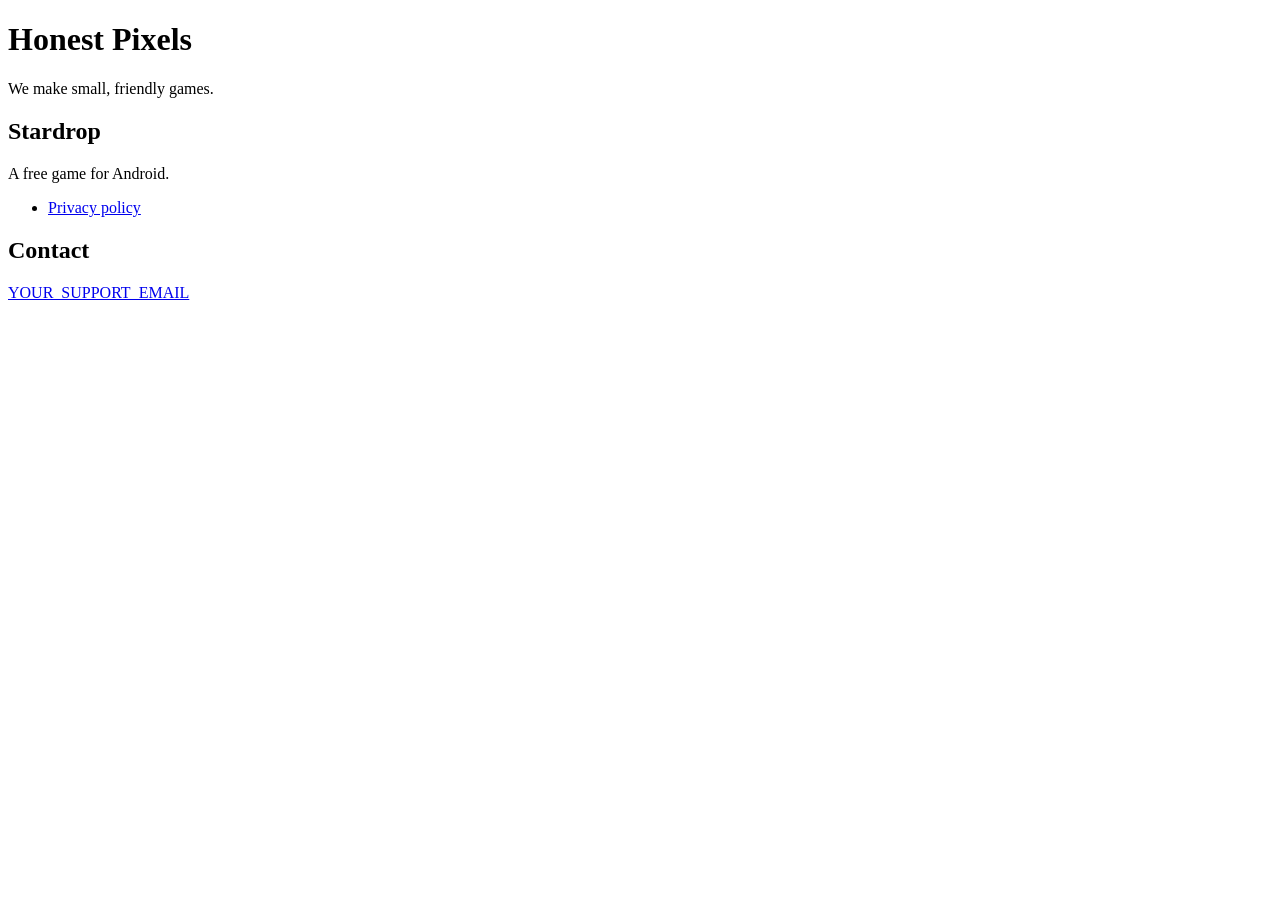
==== index.html @ 6b8b5d47 "Create index.html" ====
<!DOCTYPE html>
<html lang="en">
<head>
<meta charset="utf-8">
<meta name="viewport" content="width=device-width, initial-scale=1">
<title>Honest Pixels</title>
<meta name="description" content="Honest Pixels makes Stardrop, a free game for Android.">
<link rel="stylesheet" href="style.css">
</head>
<body>
<main>
<h1>Honest Pixels</h1>
<p>We make small, friendly games.</p>

<h2>Stardrop</h2>
<p>A free game for Android.</p>
<ul>
  <li><a href="privacy.html">Privacy policy</a></li>
</ul>

<h2>Contact</h2>
<p><a href="mailto:YOUR_SUPPORT_EMAIL">YOUR_SUPPORT_EMAIL</a></p>
</main>
</body>
</html>
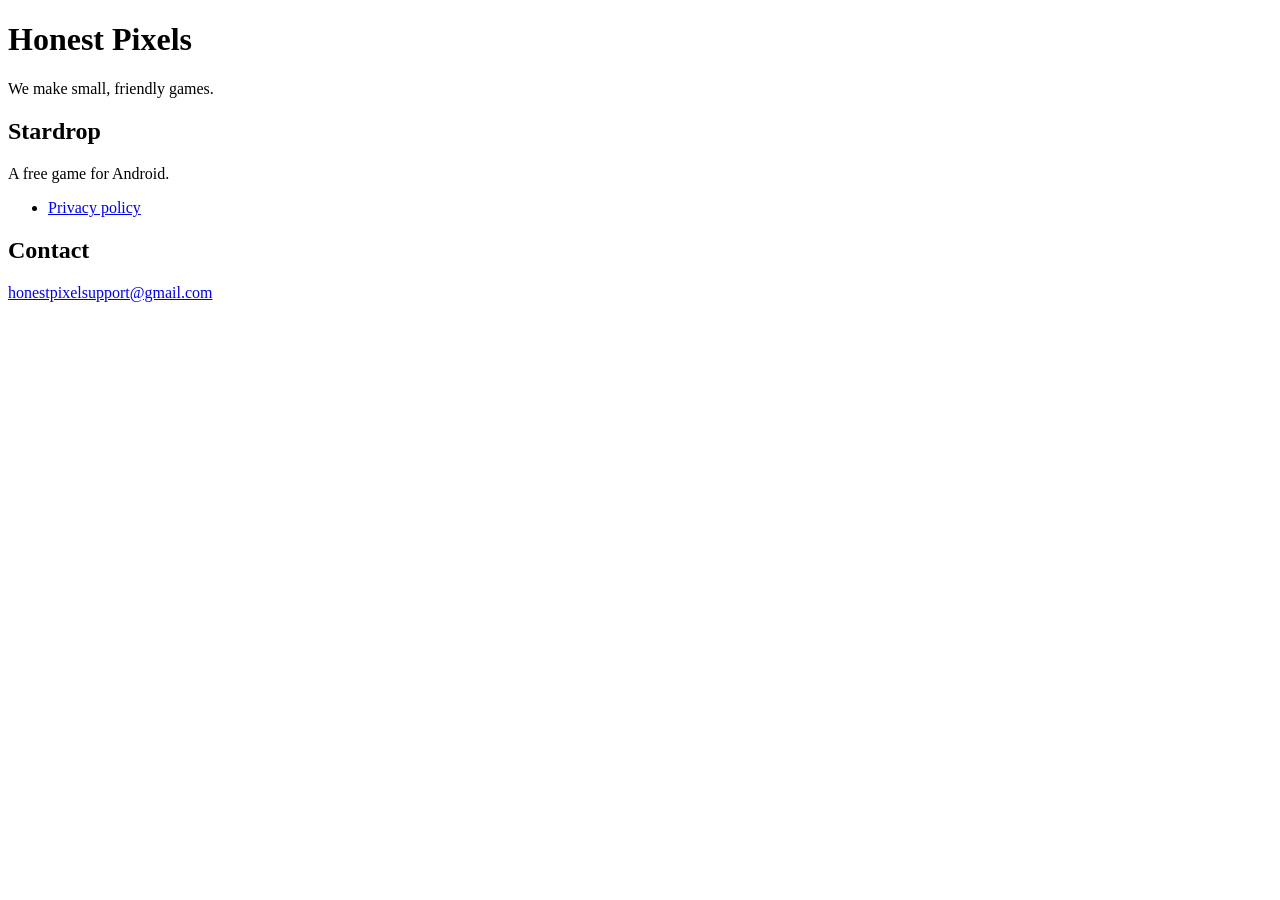
==== commit 2b619a0d: "Update index.html" ====
--- a/index.html
+++ b/index.html
@@ -19,7 +19,7 @@
 </ul>
 
 <h2>Contact</h2>
-<p><a href="mailto:YOUR_SUPPORT_EMAIL">YOUR_SUPPORT_EMAIL</a></p>
+<p><a href="mailto:YOUR_SUPPORT_EMAIL">honestpixelsupport@gmail.com</a></p>
 </main>
 </body>
 </html>
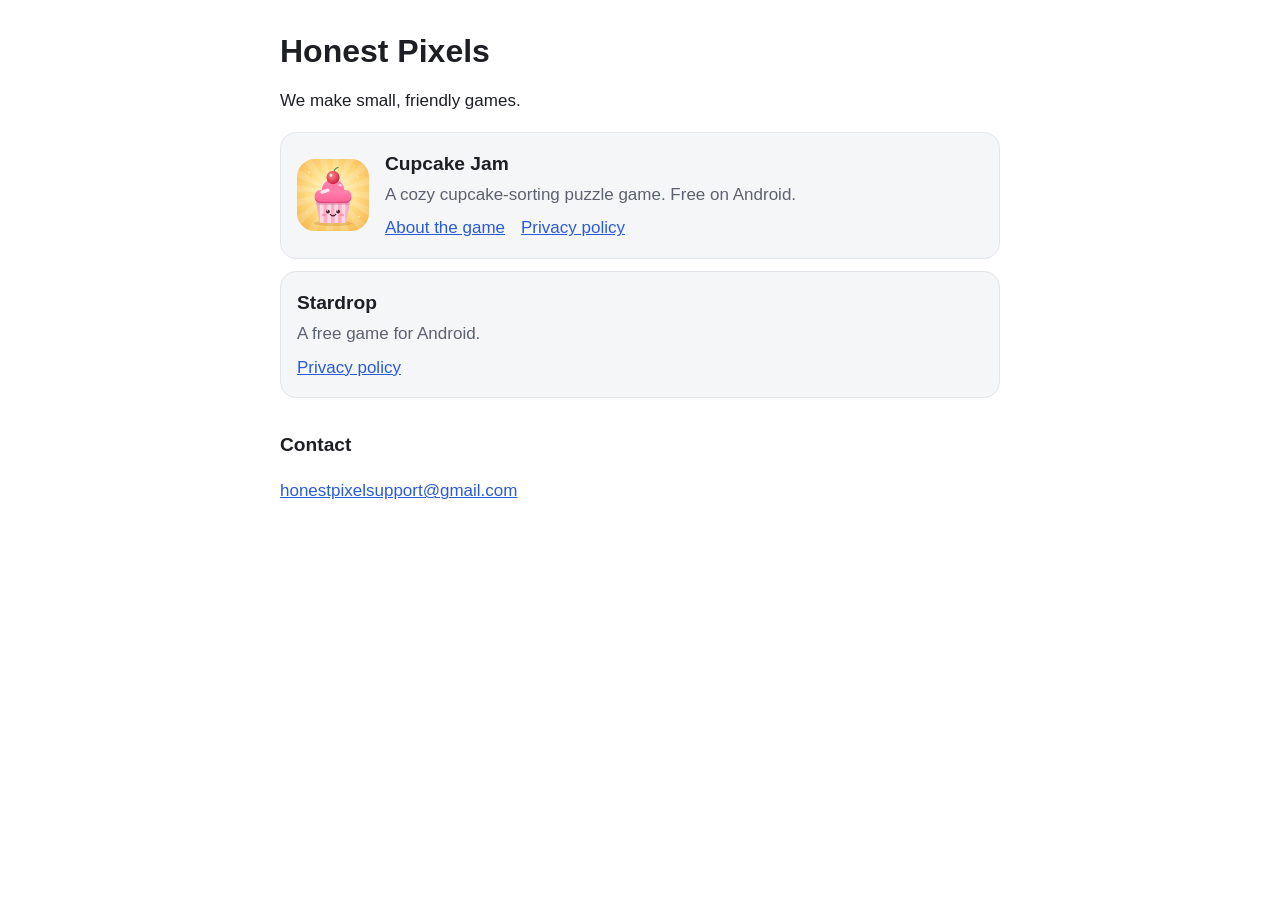
==== commit f21e77b3: "Add files via upload" ====
--- a/index.html
+++ b/index.html
@@ -4,7 +4,7 @@
 <meta charset="utf-8">
 <meta name="viewport" content="width=device-width, initial-scale=1">
 <title>Honest Pixels</title>
-<meta name="description" content="Honest Pixels makes Stardrop, a free game for Android.">
+<meta name="description" content="Honest Pixels makes Stardrop and Cupcake Jam, free games for Android.">
 <link rel="stylesheet" href="style.css">
 </head>
 <body>
@@ -12,14 +12,30 @@
 <h1>Honest Pixels</h1>
 <p>We make small, friendly games.</p>
 
-<h2>Stardrop</h2>
-<p>A free game for Android.</p>
-<ul>
-  <li><a href="privacy.html">Privacy policy</a></li>
-</ul>
+<div class="game">
+  <img src="cupcake-jam/icon.png" alt="Cupcake Jam icon">
+  <div>
+    <h2>Cupcake Jam</h2>
+    <p>A cozy cupcake-sorting puzzle game. Free on Android.</p>
+    <ul>
+      <li><a href="cupcake-jam/">About the game</a></li>
+      <li><a href="cupcake-jam/privacy.html">Privacy policy</a></li>
+    </ul>
+  </div>
+</div>
+
+<div class="game">
+  <div>
+    <h2>Stardrop</h2>
+    <p>A free game for Android.</p>
+    <ul>
+      <li><a href="privacy.html">Privacy policy</a></li>
+    </ul>
+  </div>
+</div>
 
 <h2>Contact</h2>
-<p><a href="mailto:YOUR_SUPPORT_EMAIL">honestpixelsupport@gmail.com</a></p>
+<p><a href="mailto:honestpixelsupport@gmail.com">honestpixelsupport@gmail.com</a></p>
 </main>
 </body>
 </html>
--- a/style.css
+++ b/style.css
@@ -0,0 +1,34 @@
+:root { --bg: #ffffff; --fg: #1d1f24; --muted: #5d6270; --link: #2a5bd7; --card: #f5f6f8; --line: #e3e5ea; }
+@media (prefers-color-scheme: dark) {
+  :root { --bg: #05070e; --fg: #e8eaf0; --muted: #9aa0ae; --link: #7fa7ff; --card: #10131c; --line: #232838; }
+}
+body { margin: 0; background: var(--bg); color: var(--fg);
+  font: 17px/1.6 -apple-system, BlinkMacSystemFont, "Segoe UI", Roboto, sans-serif; }
+main { max-width: 720px; margin: 0 auto; padding: 32px 16px 64px; }
+h1 { font-size: 2rem; line-height: 1.2; margin: 0 0 8px; }
+h2 { font-size: 1.2rem; margin: 32px 0 8px; }
+h3 { font-size: 1rem; margin: 20px 0 4px; }
+a { color: var(--link); }
+.meta, .back { color: var(--muted); font-size: 0.9rem; }
+.back a { color: inherit; text-decoration: none; }
+ul { padding-left: 1.25rem; }
+
+/* Game cards (home page) and game headers */
+.game { display: flex; gap: 16px; align-items: center; background: var(--card); border: 1px solid var(--line);
+  border-radius: 16px; padding: 16px; margin: 12px 0; }
+.game img { width: 72px; height: 72px; border-radius: 18px; flex: none; }
+.game h2, .game h3 { margin: 0; }
+.game p { margin: 2px 0 6px; color: var(--muted); }
+.game ul { margin: 0; padding: 0; list-style: none; display: flex; flex-wrap: wrap; gap: 4px 16px; }
+.hero { display: flex; gap: 20px; align-items: center; margin: 8px 0 16px; }
+.hero img { width: 112px; height: 112px; border-radius: 26px; flex: none; }
+.hero h1 { margin: 0; }
+@media (max-width: 480px) {
+  .hero { flex-direction: column; align-items: flex-start; }
+}
+
+/* Policy tables */
+table { width: 100%; border-collapse: collapse; margin: 8px 0 16px; font-size: 0.95rem; }
+th, td { text-align: left; vertical-align: top; padding: 8px 10px; border-bottom: 1px solid var(--line); }
+th { color: var(--muted); font-weight: 600; }
+.table-wrap { overflow-x: auto; }
